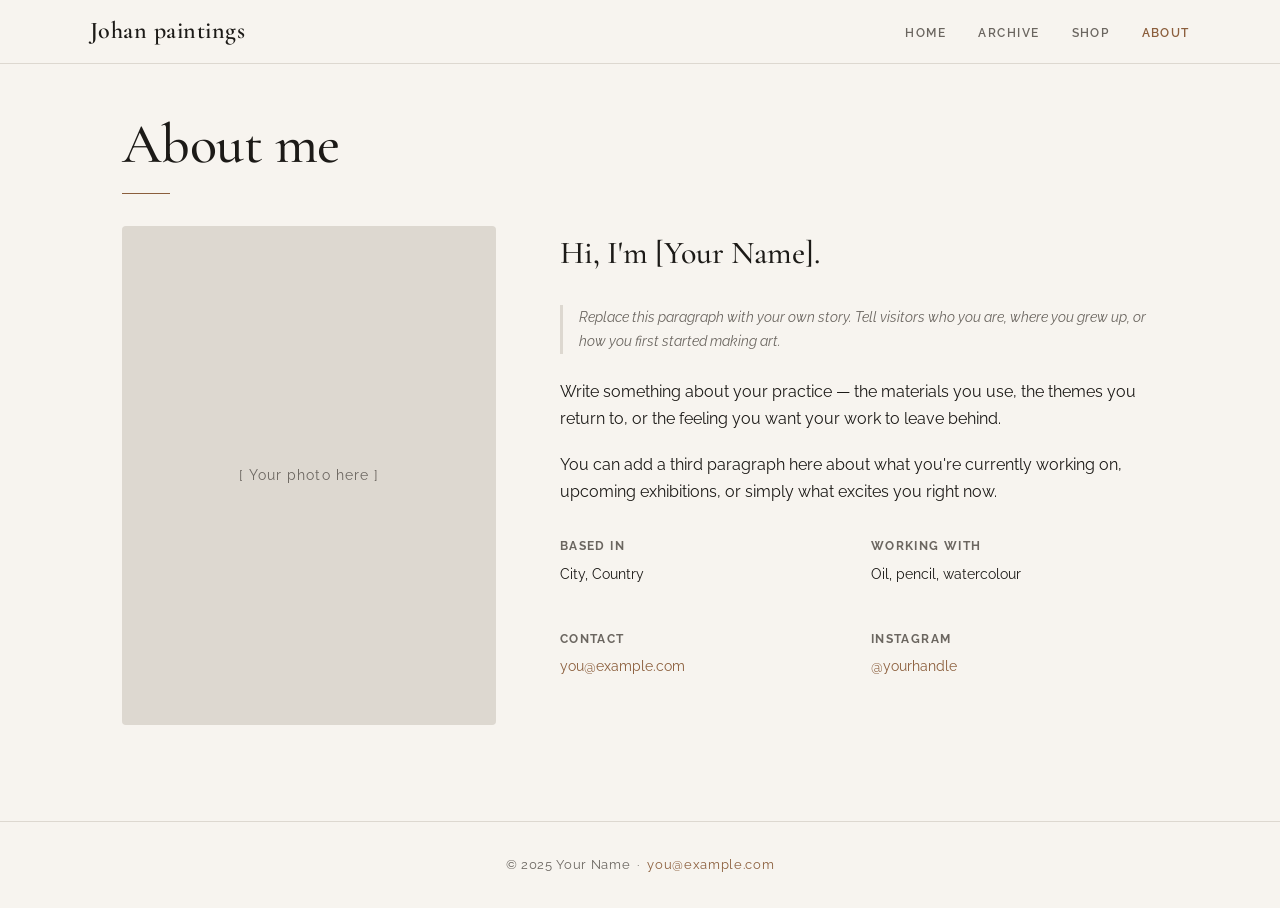
==== about.html @ a73b1826 "Update navigation logo text to 'Johan paintings'" ====
<!DOCTYPE html>
<html lang="en">
<head>
  <meta charset="UTF-8" />
  <meta name="viewport" content="width=device-width, initial-scale=1.0" />
  <title>About — Your Name</title>
  <meta name="description" content="About [Your Name] — artist and illustrator." />

  <link rel="preconnect" href="https://fonts.googleapis.com" />
  <link rel="preconnect" href="https://fonts.gstatic.com" crossorigin />
  <link href="https://fonts.googleapis.com/css2?family=Cormorant+Garamond:ital,wght@0,400;0,500;0,600;1,400&family=Raleway:wght@400;500;600;700&display=swap" rel="stylesheet" />

  <link rel="stylesheet" href="style.css" />
</head>
<body>

  <!-- ── Navigation ─────────────────────────────────────────── -->
  <nav>
    <div class="nav-inner">
      <a href="index.html" class="nav-logo">Johan paintings</a>
      <ul class="nav-links">
        <li><a href="index.html">Home</a></li>
        <li><a href="archive.html">Archive</a></li>
        <li><a href="shop.html">Shop</a></li>
        <li><a href="about.html">About</a></li>
      </ul>
    </div>
  </nav>

  <!-- ── Main ───────────────────────────────────────────────── -->
  <main class="page">

    <h1 class="section-title">About me</h1>
    <div class="divider"></div>

    <div class="about-grid">

      <!-- Photo -->
      <div class="about-photo-wrap">
        <!--
          REPLACE: Add your photo here.
          Recommended size: at least 600 × 800 px, portrait orientation.
          Example: src="images/portrait.jpg"

          If you don't have a photo yet, delete the <img> tag below.
          The placeholder text will show instead.
        -->
        <img
          src="images/portrait.jpg"
          alt="Portrait of [Your Name]"
          onerror="this.style.display='none'"
        />
        <div class="about-photo-placeholder">
          [ Your photo here ]
        </div>
      </div>

      <!-- Text -->
      <div class="about-text">

        <!-- REPLACE: Your name as you'd like it displayed -->
        <h2>Hi, I'm [Your Name].</h2>

        <!--
          REPLACE: Tell your story here.
          Some ideas: where you're from, how you started drawing/painting,
          what inspires you, what you're exploring right now.
          Write as many paragraphs as you like.
        -->
        <p class="placeholder-note">
          Replace this paragraph with your own story. Tell visitors who you
          are, where you grew up, or how you first started making art.
        </p>

        <p>
          Write something about your practice — the materials you use, the
          themes you return to, or the feeling you want your work to leave
          behind.
        </p>

        <p>
          You can add a third paragraph here about what you're currently
          working on, upcoming exhibitions, or simply what excites you right now.
        </p>

        <!-- Details grid -->
        <div class="about-details">

          <div class="detail-block">
            <label>Based in</label>
            <!-- REPLACE: Your city / country -->
            <p>City, Country</p>
          </div>

          <div class="detail-block">
            <label>Working with</label>
            <!-- REPLACE: Your media -->
            <p>Oil, pencil, watercolour</p>
          </div>

          <div class="detail-block">
            <label>Contact</label>
            <!-- REPLACE: your email address (both places) -->
            <p><a href="mailto:you@example.com">you@example.com</a></p>
          </div>

          <div class="detail-block">
            <label>Instagram</label>
            <!-- REPLACE: your Instagram handle and link -->
            <p><a href="https://instagram.com/yourhandle" target="_blank" rel="noopener">@yourhandle</a></p>
          </div>

        </div><!-- /about-details -->

      </div><!-- /about-text -->
    </div><!-- /about-grid -->

  </main>

  <!-- ── Footer ─────────────────────────────────────────────── -->
  <footer>
    <p>&copy; 2025 Your Name &nbsp;·&nbsp; <a href="mailto:you@example.com">you@example.com</a></p>
  </footer>

  <script src="script.js"></script>
</body>
</html>
---- style.css ----
/* ============================================================
   ART PORTFOLIO — style.css
   Shared styles across all pages
   ============================================================ */

/* --- Fonts (loaded from Google Fonts in each HTML file) --- */

/* --- CSS Variables --- */
:root {
  --bg:         #f7f4ef;        /* warm off-white */
  --bg-card:    #ffffff;
  --ink:        #1c1a17;        /* near-black */
  --ink-muted:  #6b6660;        /* secondary text */
  --accent:     #8b5e3c;        /* warm terracotta */
  --accent-light: #c49a78;
  --border:     #ddd8d0;
  --nav-height: 64px;
  --font-display: 'Cormorant Garamond', Georgia, serif;
  --font-body:    'Raleway', sans-serif;
  --max-width:  1100px;
  --radius:     4px;
  --transition: 0.25s ease;
}

/* --- Reset & Base --- */
*, *::before, *::after { box-sizing: border-box; margin: 0; padding: 0; }

html { scroll-behavior: smooth; }

body {
  background:  var(--bg);
  color:       var(--ink);
  font-family: var(--font-body);
  font-size:   16px;
  line-height: 1.7;
  min-height:  100vh;
}

img {
  display:   block;
  max-width: 100%;
  height:    auto;
}

a {
  color:           var(--accent);
  text-decoration: none;
  transition:      color var(--transition);
}
a:hover { color: var(--ink); }

/* --- Navigation --- */
nav {
  position:   sticky;
  top:        0;
  z-index:    100;
  height:     var(--nav-height);
  background: var(--bg);
  border-bottom: 1px solid var(--border);
  display:    flex;
  align-items: center;
  padding:    0 2rem;
}

.nav-inner {
  max-width:      var(--max-width);
  width:          100%;
  margin:         0 auto;
  display:        flex;
  align-items:    center;
  justify-content: space-between;
}

.nav-logo {
  font-family: var(--font-display);
  font-size:   1.5rem;
  font-weight: 600;
  letter-spacing: 0.02em;
  color:       var(--ink);
}
.nav-logo:hover { color: var(--accent); }

.nav-links {
  list-style: none;
  display:    flex;
  gap:        2rem;
}

.nav-links a {
  font-size:      0.78rem;
  font-weight:    600;
  letter-spacing: 0.12em;
  text-transform: uppercase;
  color:          var(--ink-muted);
}
.nav-links a:hover,
.nav-links a.active { color: var(--accent); }

/* --- Page Wrapper --- */
.page {
  max-width: var(--max-width);
  margin:    0 auto;
  padding:   3rem 2rem 6rem;
}

/* --- Section headings --- */
.section-title {
  font-family:    var(--font-display);
  font-size:      clamp(2rem, 5vw, 3.5rem);
  font-weight:    500;
  letter-spacing: -0.01em;
  line-height:    1.15;
  margin-bottom:  0.3em;
}

.section-subtitle {
  color:        var(--ink-muted);
  font-size:    0.9rem;
  letter-spacing: 0.06em;
  margin-bottom: 2.5rem;
}

.divider {
  width:      48px;
  height:     1px;
  background: var(--accent);
  margin:     1rem 0 2rem;
}

/* --- Buttons --- */
.btn {
  display:     inline-block;
  padding:     0.65rem 1.6rem;
  font-family: var(--font-body);
  font-size:   0.78rem;
  font-weight: 600;
  letter-spacing: 0.1em;
  text-transform: uppercase;
  border:      1.5px solid var(--ink);
  color:       var(--ink);
  background:  transparent;
  cursor:      pointer;
  transition:  background var(--transition), color var(--transition);
  border-radius: var(--radius);
}
.btn:hover {
  background: var(--ink);
  color:      var(--bg);
}

.btn-accent {
  border-color: var(--accent);
  color:        var(--accent);
}
.btn-accent:hover {
  background: var(--accent);
  color:      #fff;
}

/* --- Footer --- */
footer {
  border-top:  1px solid var(--border);
  text-align:  center;
  padding:     2rem;
  color:       var(--ink-muted);
  font-size:   0.82rem;
  letter-spacing: 0.05em;
}

/* ============================================================
   HOME PAGE
   ============================================================ */

.hero {
  display:       grid;
  grid-template-columns: 1fr 1fr;
  gap:           4rem;
  align-items:   center;
  margin-bottom: 5rem;
  padding-top:   2rem;
}

.hero-image-wrap {
  position:    relative;
  overflow:    hidden;
  aspect-ratio: 3/4;
  background:  var(--border);
  border-radius: var(--radius);
}

.hero-image-wrap img {
  width:      100%;
  height:     100%;
  object-fit: cover;
  transition: transform 0.5s ease;
}
.hero-image-wrap:hover img { transform: scale(1.03); }

.hero-tag {
  font-size:      0.72rem;
  font-weight:    700;
  letter-spacing: 0.15em;
  text-transform: uppercase;
  color:          var(--accent);
  margin-bottom:  0.8rem;
}

.hero-title {
  font-family:    var(--font-display);
  font-size:      clamp(2.2rem, 4vw, 3.2rem);
  font-weight:    500;
  line-height:    1.1;
  margin-bottom:  1.2rem;
}

.hero-meta {
  color:        var(--ink-muted);
  font-size:    0.85rem;
  margin-bottom: 1.5rem;
}

.hero-description {
  font-size:    1rem;
  margin-bottom: 2rem;
  color:        var(--ink);
  max-width:    38ch;
}

/* Recent works grid */
.recent-heading {
  font-family:    var(--font-display);
  font-size:      1.5rem;
  font-weight:    500;
  margin-bottom:  1.5rem;
  display:        flex;
  align-items:    baseline;
  gap:            1rem;
}
.recent-heading a {
  font-family: var(--font-body);
  font-size:   0.75rem;
  font-weight: 600;
  letter-spacing: 0.1em;
  text-transform: uppercase;
  color:       var(--ink-muted);
}
.recent-heading a:hover { color: var(--accent); }

/* ============================================================
   ARTWORK GRID (shared by Home & Archive)
   ============================================================ */
.grid {
  display:               grid;
  grid-template-columns: repeat(auto-fill, minmax(240px, 1fr));
  gap:                   1.5rem;
}

.card {
  cursor:        pointer;
  border-radius: var(--radius);
  overflow:      hidden;
  background:    var(--bg-card);
  border:        1px solid var(--border);
  transition:    transform var(--transition), box-shadow var(--transition);
}
.card:hover {
  transform:   translateY(-4px);
  box-shadow:  0 12px 32px rgba(0,0,0,0.10);
}

.card-thumb {
  aspect-ratio: 4/5;
  overflow:     hidden;
  background:   var(--border);
}
.card-thumb img {
  width:      100%;
  height:     100%;
  object-fit: cover;
  transition: transform 0.4s ease;
}
.card:hover .card-thumb img { transform: scale(1.05); }

.card-body {
  padding: 1rem;
}
.card-title {
  font-family:  var(--font-display);
  font-size:    1.1rem;
  font-weight:  500;
  margin-bottom: 0.2rem;
}
.card-meta {
  font-size: 0.78rem;
  color:     var(--ink-muted);
}
.card-price {
  margin-top:  0.5rem;
  font-size:   0.85rem;
  font-weight: 600;
  color:       var(--accent);
}

/* ============================================================
   LIGHTBOX
   ============================================================ */
.lightbox-overlay {
  display:         none;
  position:        fixed;
  inset:           0;
  z-index:         999;
  background:      rgba(28, 26, 23, 0.92);
  align-items:     center;
  justify-content: center;
  padding:         2rem;
  animation:       fadeIn 0.2s ease;
}
.lightbox-overlay.open { display: flex; }

@keyframes fadeIn { from { opacity: 0; } to { opacity: 1; } }

.lightbox-inner {
  display:    flex;
  gap:        2.5rem;
  max-width:  900px;
  width:      100%;
  align-items: flex-start;
  position:   relative;
}

.lightbox-img-wrap {
  flex: 0 0 auto;
  max-width: 55%;
}
.lightbox-img-wrap img {
  border-radius: var(--radius);
  max-height:    80vh;
  width:         auto;
  max-width:     100%;
  object-fit:    contain;
}

.lightbox-info {
  flex:       1;
  color:      #f0ece6;
  padding-top: 0.5rem;
}
.lightbox-info .tag {
  font-size:      0.72rem;
  letter-spacing: 0.15em;
  text-transform: uppercase;
  color:          var(--accent-light);
  margin-bottom:  0.6rem;
}
.lightbox-info h2 {
  font-family:  var(--font-display);
  font-size:    2rem;
  font-weight:  500;
  line-height:  1.1;
  margin-bottom: 0.4rem;
}
.lightbox-info .lb-meta {
  font-size:    0.83rem;
  color:        #a09a93;
  margin-bottom: 1rem;
}
.lightbox-info .lb-desc {
  font-size:    0.95rem;
  line-height:  1.7;
  color:        #d4cfc9;
  margin-bottom: 1.5rem;
}
.lightbox-info .lb-price {
  font-size:   1rem;
  font-weight: 600;
  color:       var(--accent-light);
  margin-bottom: 1rem;
}

.lightbox-close {
  position:   absolute;
  top:        -1.5rem;
  right:      0;
  background: none;
  border:     none;
  color:      #f0ece6;
  font-size:  1.8rem;
  cursor:     pointer;
  line-height: 1;
  opacity:    0.7;
  transition: opacity var(--transition);
}
.lightbox-close:hover { opacity: 1; }

/* ============================================================
   ABOUT PAGE
   ============================================================ */
.about-grid {
  display:   grid;
  grid-template-columns: 1fr 1.6fr;
  gap:       4rem;
  align-items: start;
}

.about-photo-wrap {
  position:    relative;
  aspect-ratio: 3/4;
  background:  var(--border);
  border-radius: var(--radius);
  overflow:    hidden;
}
.about-photo-wrap img {
  width:      100%;
  height:     100%;
  object-fit: cover;
}
.about-photo-placeholder {
  width:       100%;
  height:      100%;
  display:     flex;
  align-items: center;
  justify-content: center;
  color:       var(--ink-muted);
  font-size:   0.85rem;
  letter-spacing: 0.08em;
  text-align:  center;
  padding:     1rem;
}

.about-text h2 {
  font-family:    var(--font-display);
  font-size:      2rem;
  font-weight:    500;
  margin-bottom:  0.5rem;
}
.about-text p {
  margin-bottom: 1.2rem;
  color:         var(--ink);
}
.about-text .placeholder-note {
  color:         var(--ink-muted);
  font-style:    italic;
  font-size:     0.9rem;
  border-left:   3px solid var(--border);
  padding-left:  1rem;
  margin:        1.5rem 0;
}

.about-details {
  margin-top:   2rem;
  display:      grid;
  grid-template-columns: 1fr 1fr;
  gap:          1.5rem;
}
.detail-block label {
  display:        block;
  font-size:      0.72rem;
  font-weight:    700;
  letter-spacing: 0.12em;
  text-transform: uppercase;
  color:          var(--ink-muted);
  margin-bottom:  0.3rem;
}
.detail-block p { font-size: 0.9rem; }

/* ============================================================
   ARCHIVE PAGE
   ============================================================ */
.archive-filters {
  display:       flex;
  gap:           0.75rem;
  flex-wrap:     wrap;
  margin-bottom: 2rem;
}
.filter-btn {
  padding:        0.4rem 1rem;
  font-size:      0.75rem;
  font-weight:    600;
  letter-spacing: 0.1em;
  text-transform: uppercase;
  border:         1.5px solid var(--border);
  background:     transparent;
  color:          var(--ink-muted);
  border-radius:  2px;
  cursor:         pointer;
  transition:     all var(--transition);
}
.filter-btn:hover,
.filter-btn.active {
  border-color: var(--accent);
  color:        var(--accent);
}

/* ============================================================
   SHOP PAGE
   ============================================================ */
.shop-intro {
  max-width:    56ch;
  margin-bottom: 3rem;
}
.shop-intro p { color: var(--ink-muted); }

.shop-grid {
  display:               grid;
  grid-template-columns: repeat(auto-fill, minmax(280px, 1fr));
  gap:                   2rem;
}

.shop-card {
  border:        1px solid var(--border);
  border-radius: var(--radius);
  overflow:      hidden;
  background:    var(--bg-card);
  transition:    transform var(--transition), box-shadow var(--transition);
}
.shop-card:hover {
  transform:  translateY(-4px);
  box-shadow: 0 12px 32px rgba(0,0,0,0.09);
}

.shop-card-thumb {
  aspect-ratio: 4/3;
  overflow:     hidden;
  background:   var(--border);
  cursor:       pointer;
}
.shop-card-thumb img {
  width:      100%;
  height:     100%;
  object-fit: cover;
  transition: transform 0.4s ease;
}
.shop-card:hover .shop-card-thumb img { transform: scale(1.04); }

.shop-card-body { padding: 1.2rem; }

.shop-card-title {
  font-family:  var(--font-display);
  font-size:    1.3rem;
  font-weight:  500;
  margin-bottom: 0.2rem;
}
.shop-card-meta {
  font-size:    0.8rem;
  color:        var(--ink-muted);
  margin-bottom: 0.8rem;
}

.shop-price-row {
  display:     flex;
  align-items: center;
  justify-content: space-between;
  margin-bottom: 0.8rem;
}
.shop-price {
  font-size:   1.1rem;
  font-weight: 700;
  color:       var(--accent);
}
.shop-badge {
  font-size:      0.68rem;
  font-weight:    700;
  letter-spacing: 0.1em;
  text-transform: uppercase;
  padding:        0.2rem 0.6rem;
  border-radius:  2px;
}
.badge-sale    { background: #f0e6dc; color: var(--accent); }
.badge-bidding { background: #dce8f0; color: #3c6a8b; }
.badge-sold    { background: #e8e8e8; color: #888; }

.shop-card-body .btn { width: 100%; text-align: center; margin-top: 0.5rem; }

.shop-note {
  margin-top:    3rem;
  padding:       1.5rem 2rem;
  border:        1px solid var(--border);
  border-radius: var(--radius);
  background:    var(--bg-card);
  max-width:     48ch;
}
.shop-note h3 {
  font-family:  var(--font-display);
  font-size:    1.2rem;
  margin-bottom: 0.5rem;
}
.shop-note p {
  font-size: 0.88rem;
  color:     var(--ink-muted);
}

/* ============================================================
   RESPONSIVE
   ============================================================ */
@media (max-width: 768px) {
  .hero          { grid-template-columns: 1fr; gap: 2rem; }
  .hero-image-wrap { aspect-ratio: 4/3; max-height: 360px; }
  .about-grid    { grid-template-columns: 1fr; }
  .about-photo-wrap { aspect-ratio: 4/3; max-height: 340px; }
  .about-details { grid-template-columns: 1fr; }
  .lightbox-inner { flex-direction: column; }
  .lightbox-img-wrap { max-width: 100%; }
  .nav-links { gap: 1.2rem; }
}

@media (max-width: 520px) {
  nav { padding: 0 1rem; }
  .page { padding: 2rem 1rem 4rem; }
  .nav-links { gap: 0.8rem; }
  .nav-links a { font-size: 0.68rem; letter-spacing: 0.08em; }
}
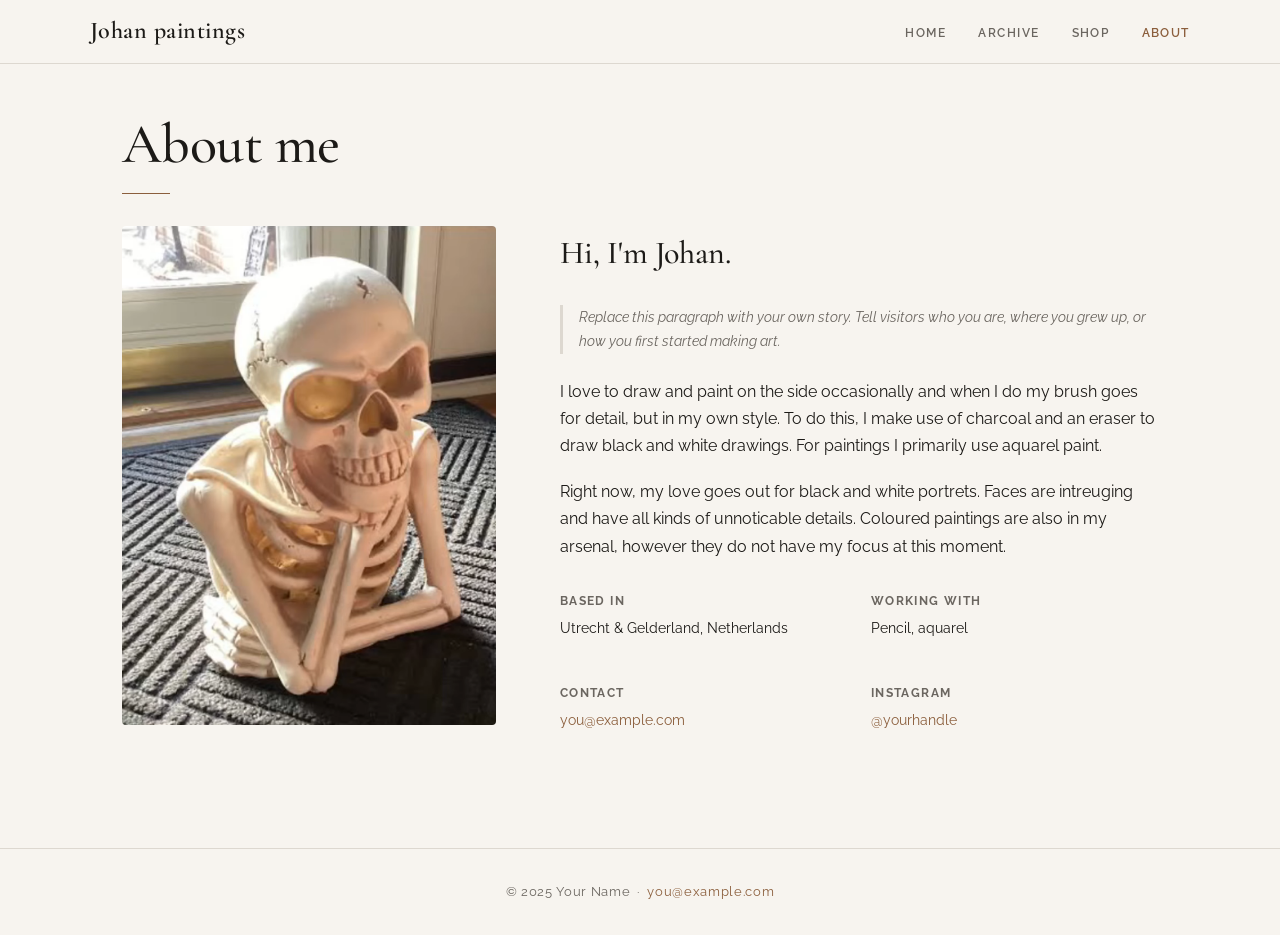
==== commit deb71cc7: "Update about.html" ====
--- a/about.html
+++ b/about.html
@@ -46,7 +46,7 @@
           The placeholder text will show instead.
         -->
         <img
-          src="images/portrait.jpg"
+          src="images/Screenshot 2024-03-11 210343.png"
           alt="Portrait of [Your Name]"
           onerror="this.style.display='none'"
         />
@@ -59,7 +59,7 @@
       <div class="about-text">
 
         <!-- REPLACE: Your name as you'd like it displayed -->
-        <h2>Hi, I'm [Your Name].</h2>
+        <h2>Hi, I'm Johan.</h2>
 
         <!--
           REPLACE: Tell your story here.
@@ -73,14 +73,13 @@
         </p>
 
         <p>
-          Write something about your practice — the materials you use, the
-          themes you return to, or the feeling you want your work to leave
-          behind.
+          I love to draw and paint on the side occasionally and when I do my brush goes for detail, but in my own style.
+          To do this, I make use of charcoal and an eraser to draw black and white drawings. For paintings I primarily use aquarel paint.
         </p>
 
         <p>
-          You can add a third paragraph here about what you're currently
-          working on, upcoming exhibitions, or simply what excites you right now.
+          Right now, my love goes out for black and white portrets. Faces are intreuging and have all kinds of unnoticable details. 
+          Coloured paintings are also in my arsenal, however they do not have my focus at this moment.
         </p>
 
         <!-- Details grid -->
@@ -89,13 +88,13 @@
           <div class="detail-block">
             <label>Based in</label>
             <!-- REPLACE: Your city / country -->
-            <p>City, Country</p>
+            <p>Utrecht & Gelderland, Netherlands</p>
           </div>
 
           <div class="detail-block">
             <label>Working with</label>
             <!-- REPLACE: Your media -->
-            <p>Oil, pencil, watercolour</p>
+            <p>Pencil, aquarel</p>
           </div>
 
           <div class="detail-block">
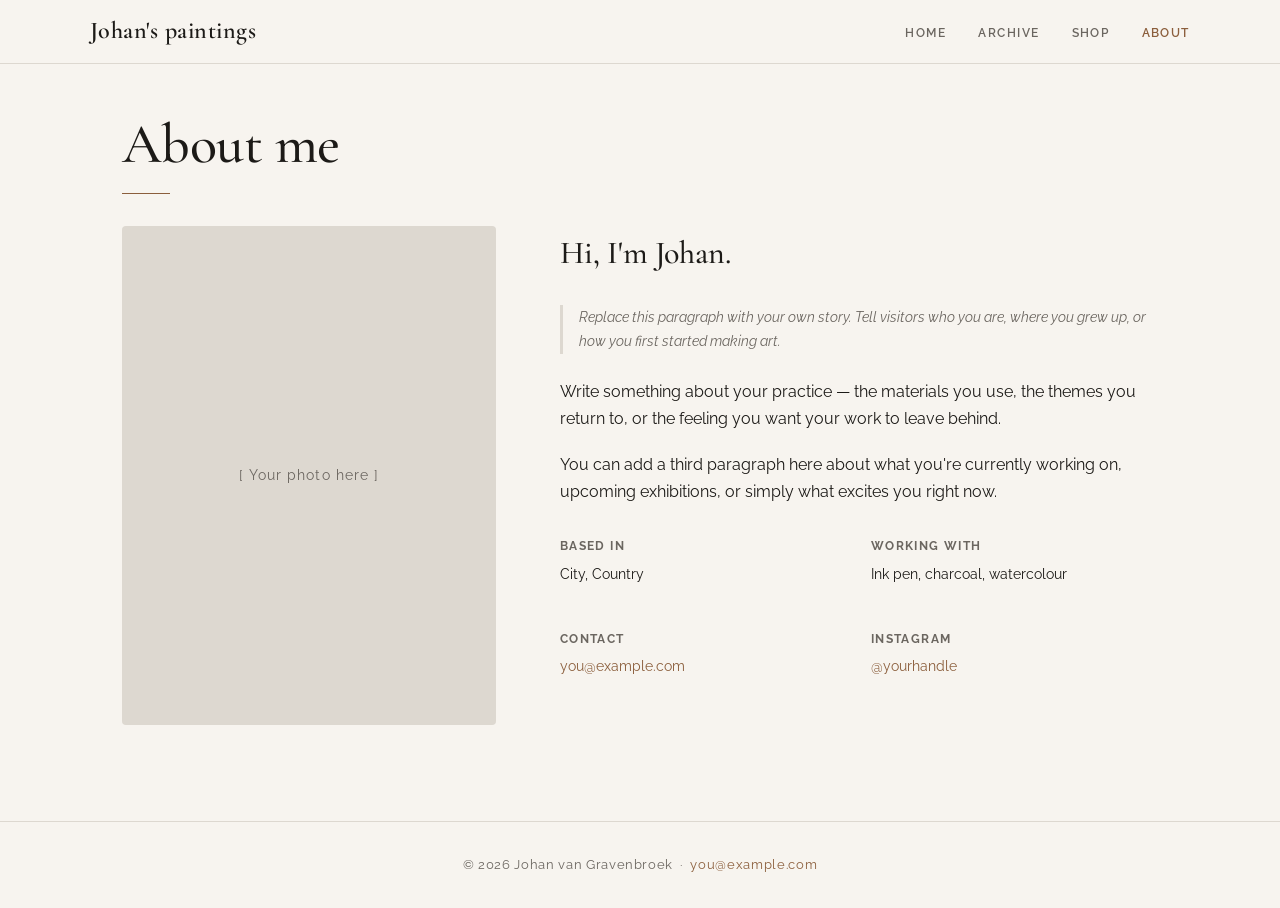
==== commit 6ca9235c: "Add files via upload" ====
--- a/about.html
+++ b/about.html
@@ -3,8 +3,8 @@
 <head>
   <meta charset="UTF-8" />
   <meta name="viewport" content="width=device-width, initial-scale=1.0" />
-  <title>About — Your Name</title>
-  <meta name="description" content="About [Your Name] — artist and illustrator." />
+  <title>About — Johan's paintings</title>
+  <meta name="description" content="About Johan van Gravenbroek — artist and illustrator." />
 
   <link rel="preconnect" href="https://fonts.googleapis.com" />
   <link rel="preconnect" href="https://fonts.gstatic.com" crossorigin />
@@ -17,7 +17,7 @@
   <!-- ── Navigation ─────────────────────────────────────────── -->
   <nav>
     <div class="nav-inner">
-      <a href="index.html" class="nav-logo">Johan paintings</a>
+      <a href="index.html" class="nav-logo">Johan's paintings</a>
       <ul class="nav-links">
         <li><a href="index.html">Home</a></li>
         <li><a href="archive.html">Archive</a></li>
@@ -37,17 +37,9 @@
 
       <!-- Photo -->
       <div class="about-photo-wrap">
-        <!--
-          REPLACE: Add your photo here.
-          Recommended size: at least 600 × 800 px, portrait orientation.
-          Example: src="images/portrait.jpg"
-
-          If you don't have a photo yet, delete the <img> tag below.
-          The placeholder text will show instead.
-        -->
         <img
-          src="images/Screenshot 2024-03-11 210343.png"
-          alt="Portrait of [Your Name]"
+          src="images/Bio_photo.jpg"
+          alt="Portrait of Johan van Gravenbroek"
           onerror="this.style.display='none'"
         />
         <div class="about-photo-placeholder">
@@ -58,28 +50,22 @@
       <!-- Text -->
       <div class="about-text">
 
-        <!-- REPLACE: Your name as you'd like it displayed -->
         <h2>Hi, I'm Johan.</h2>
 
-        <!--
-          REPLACE: Tell your story here.
-          Some ideas: where you're from, how you started drawing/painting,
-          what inspires you, what you're exploring right now.
-          Write as many paragraphs as you like.
-        -->
         <p class="placeholder-note">
           Replace this paragraph with your own story. Tell visitors who you
           are, where you grew up, or how you first started making art.
         </p>
 
         <p>
-          I love to draw and paint on the side occasionally and when I do my brush goes for detail, but in my own style.
-          To do this, I make use of charcoal and an eraser to draw black and white drawings. For paintings I primarily use aquarel paint.
+          Write something about your practice — the materials you use, the
+          themes you return to, or the feeling you want your work to leave
+          behind.
         </p>
 
         <p>
-          Right now, my love goes out for black and white portrets. Faces are intreuging and have all kinds of unnoticable details. 
-          Coloured paintings are also in my arsenal, however they do not have my focus at this moment.
+          You can add a third paragraph here about what you're currently
+          working on, upcoming exhibitions, or simply what excites you right now.
         </p>
 
         <!-- Details grid -->
@@ -88,13 +74,13 @@
           <div class="detail-block">
             <label>Based in</label>
             <!-- REPLACE: Your city / country -->
-            <p>Utrecht & Gelderland, Netherlands</p>
+            <p>City, Country</p>
           </div>
 
           <div class="detail-block">
             <label>Working with</label>
             <!-- REPLACE: Your media -->
-            <p>Pencil, aquarel</p>
+            <p>Ink pen, charcoal, watercolour</p>
           </div>
 
           <div class="detail-block">
@@ -118,7 +104,7 @@
 
   <!-- ── Footer ─────────────────────────────────────────────── -->
   <footer>
-    <p>&copy; 2025 Your Name &nbsp;·&nbsp; <a href="mailto:you@example.com">you@example.com</a></p>
+    <p>&copy; 2026 Johan van Gravenbroek &nbsp;·&nbsp; <a href="mailto:you@example.com">you@example.com</a></p>
   </footer>
 
   <script src="script.js"></script>
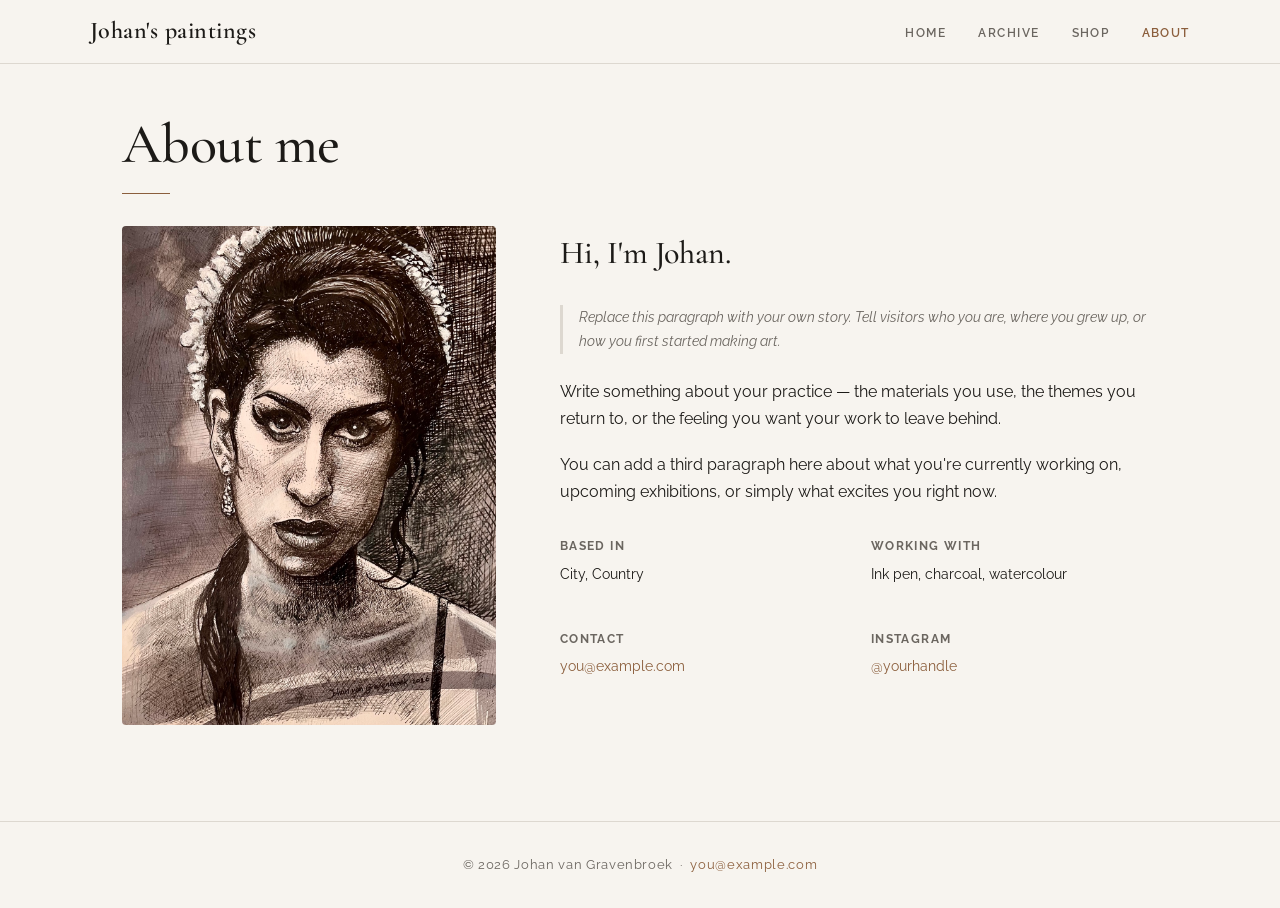
==== commit 68b396c3: "Update about.html" ====
--- a/about.html
+++ b/about.html
@@ -38,8 +38,8 @@
       <!-- Photo -->
       <div class="about-photo-wrap">
         <img
-          src="images/Bio_photo.jpg"
-          alt="Portrait of Johan van Gravenbroek"
+          src="images/4.jpg"
+          alt=""
           onerror="this.style.display='none'"
         />
         <div class="about-photo-placeholder">
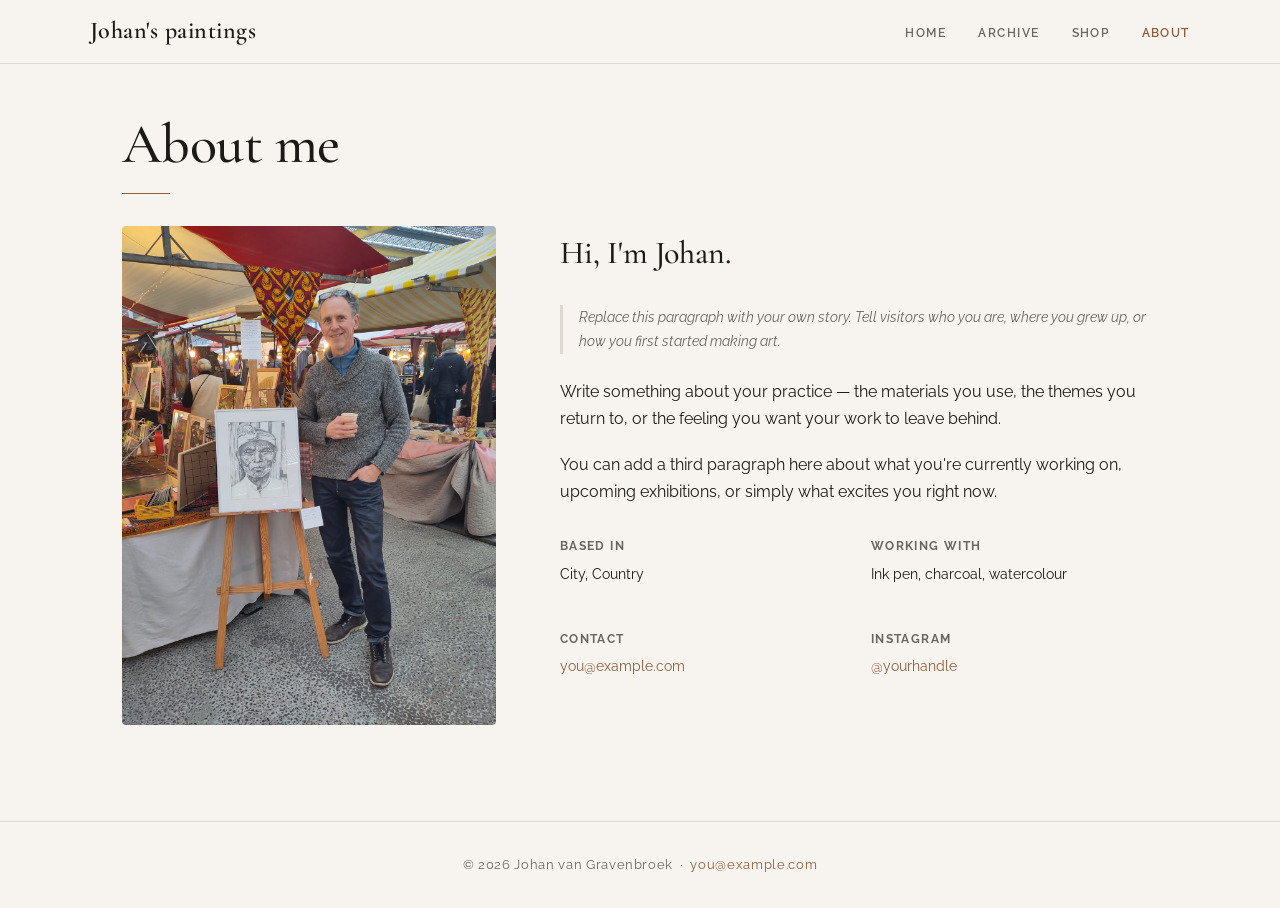
==== commit d2deaf37: "Update about.html" ====
--- a/about.html
+++ b/about.html
@@ -38,7 +38,7 @@
       <!-- Photo -->
       <div class="about-photo-wrap">
         <img
-          src="images/4.jpg"
+          src="images/5.jpg"
           alt=""
           onerror="this.style.display='none'"
         />
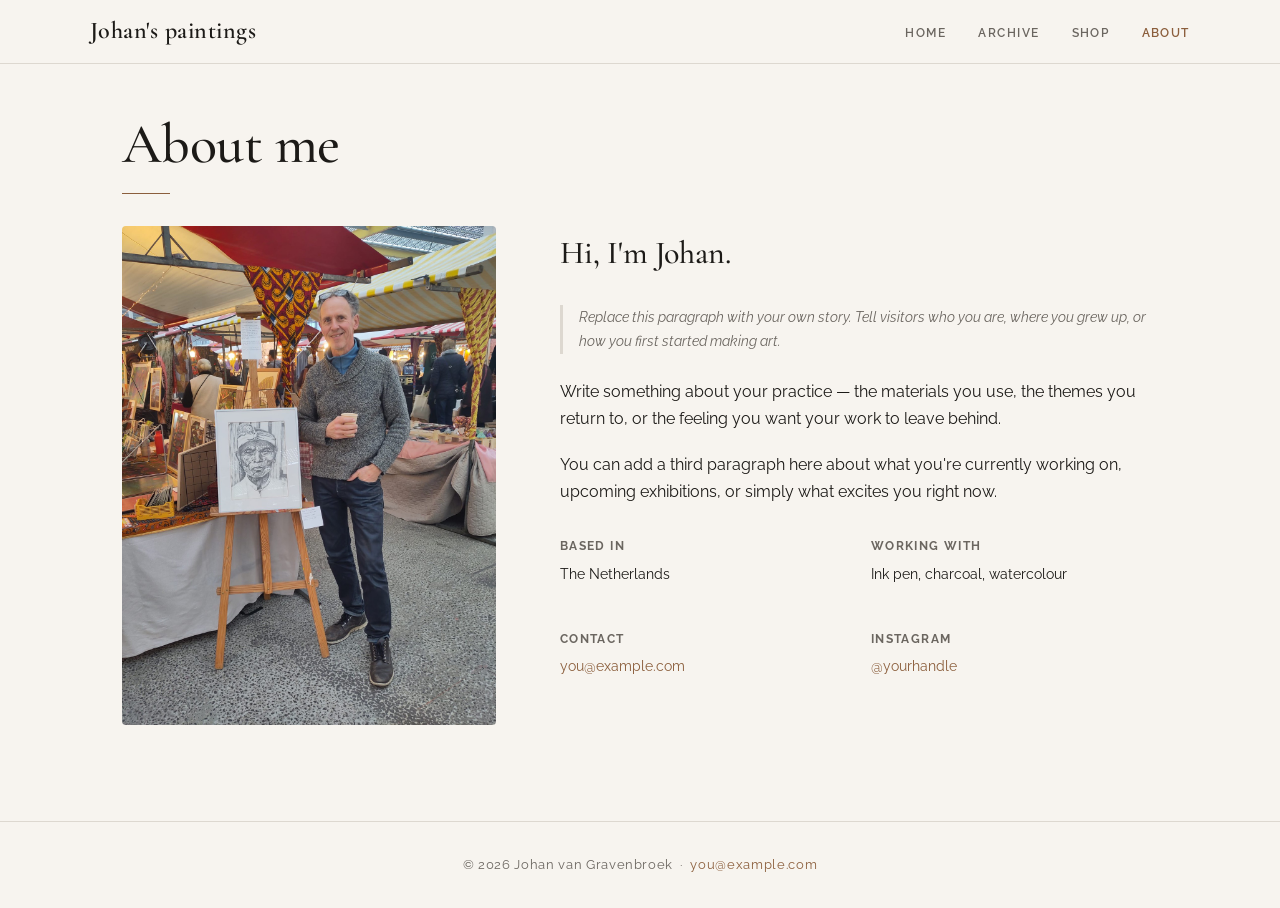
==== commit 23954044: "Add files via upload" ====
--- a/about.html
+++ b/about.html
@@ -39,7 +39,7 @@
       <div class="about-photo-wrap">
         <img
           src="images/5.jpg"
-          alt=""
+          alt="Portrait of Johan van Gravenbroek"
           onerror="this.style.display='none'"
         />
         <div class="about-photo-placeholder">
@@ -74,7 +74,7 @@
           <div class="detail-block">
             <label>Based in</label>
             <!-- REPLACE: Your city / country -->
-            <p>City, Country</p>
+            <p>The Netherlands</p>
           </div>
 
           <div class="detail-block">
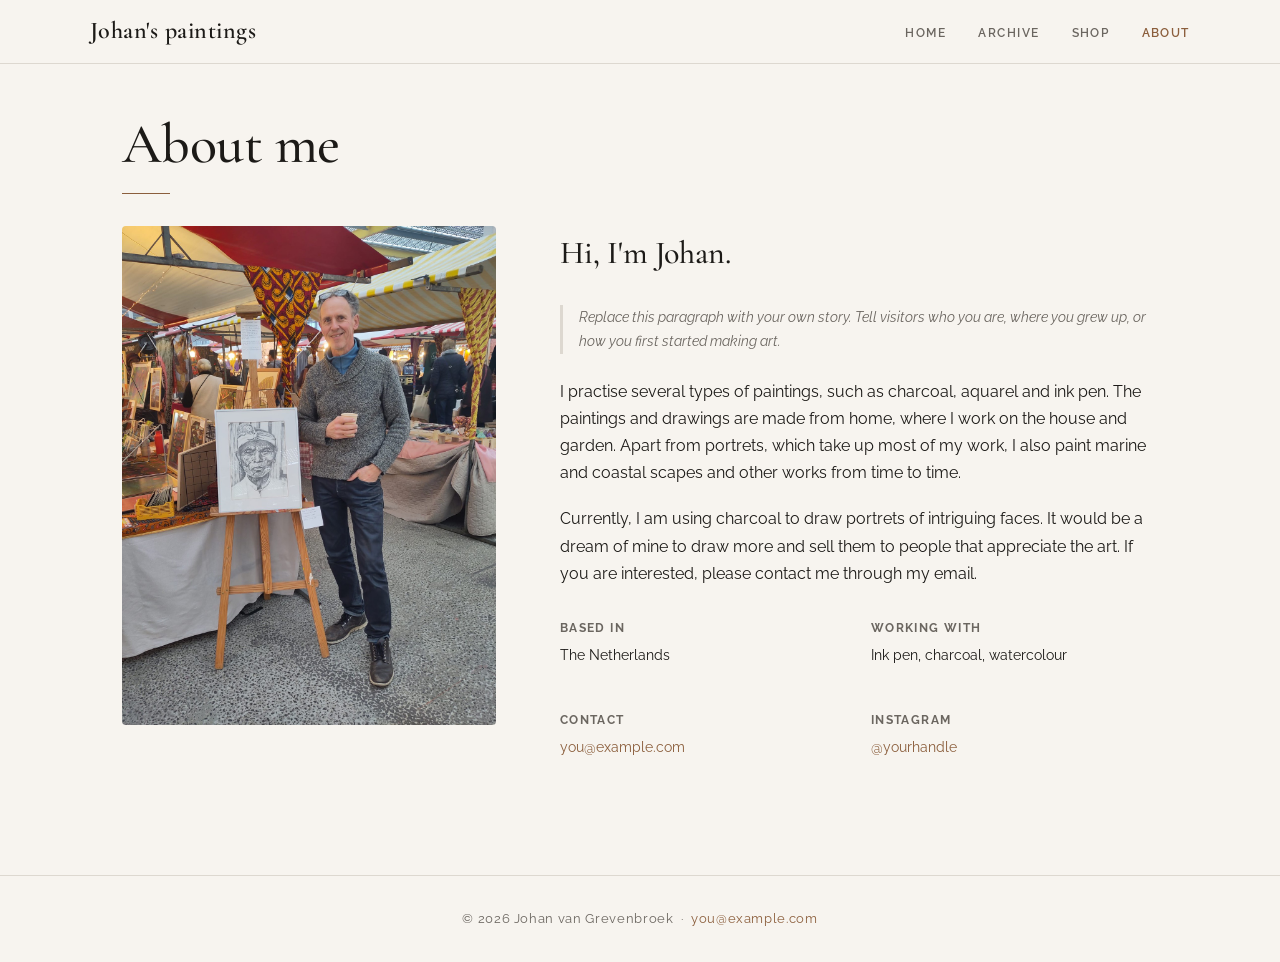
==== commit 63d09183: "Add files via upload" ====
--- a/about.html
+++ b/about.html
@@ -4,7 +4,7 @@
   <meta charset="UTF-8" />
   <meta name="viewport" content="width=device-width, initial-scale=1.0" />
   <title>About — Johan's paintings</title>
-  <meta name="description" content="About Johan van Gravenbroek — artist and illustrator." />
+  <meta name="description" content="About Johan van Grevenbroek — artist and illustrator." />
 
   <link rel="preconnect" href="https://fonts.googleapis.com" />
   <link rel="preconnect" href="https://fonts.gstatic.com" crossorigin />
@@ -39,7 +39,7 @@
       <div class="about-photo-wrap">
         <img
           src="images/5.jpg"
-          alt="Portrait of Johan van Gravenbroek"
+          alt="Portrait of Johan van Grevenbroek"
           onerror="this.style.display='none'"
         />
         <div class="about-photo-placeholder">
@@ -58,14 +58,11 @@
         </p>
 
         <p>
-          Write something about your practice — the materials you use, the
-          themes you return to, or the feeling you want your work to leave
-          behind.
+          I practise several types of paintings, such as charcoal, aquarel and ink pen. The paintings and drawings are made from home, where I work on the house and garden. Apart from portrets, which take up most of my work, I also paint marine and coastal scapes and other works from time to time.
         </p>
 
         <p>
-          You can add a third paragraph here about what you're currently
-          working on, upcoming exhibitions, or simply what excites you right now.
+          Currently, I am using charcoal to draw portrets of intriguing faces. It would be a dream of mine to draw more and sell them to people that appreciate the art. If you are interested, please contact me through my email.
         </p>
 
         <!-- Details grid -->
@@ -104,7 +101,7 @@
 
   <!-- ── Footer ─────────────────────────────────────────────── -->
   <footer>
-    <p>&copy; 2026 Johan van Gravenbroek &nbsp;·&nbsp; <a href="mailto:you@example.com">you@example.com</a></p>
+    <p>&copy; 2026 Johan van Grevenbroek &nbsp;·&nbsp; <a href="mailto:you@example.com">you@example.com</a></p>
   </footer>
 
   <script src="script.js"></script>
